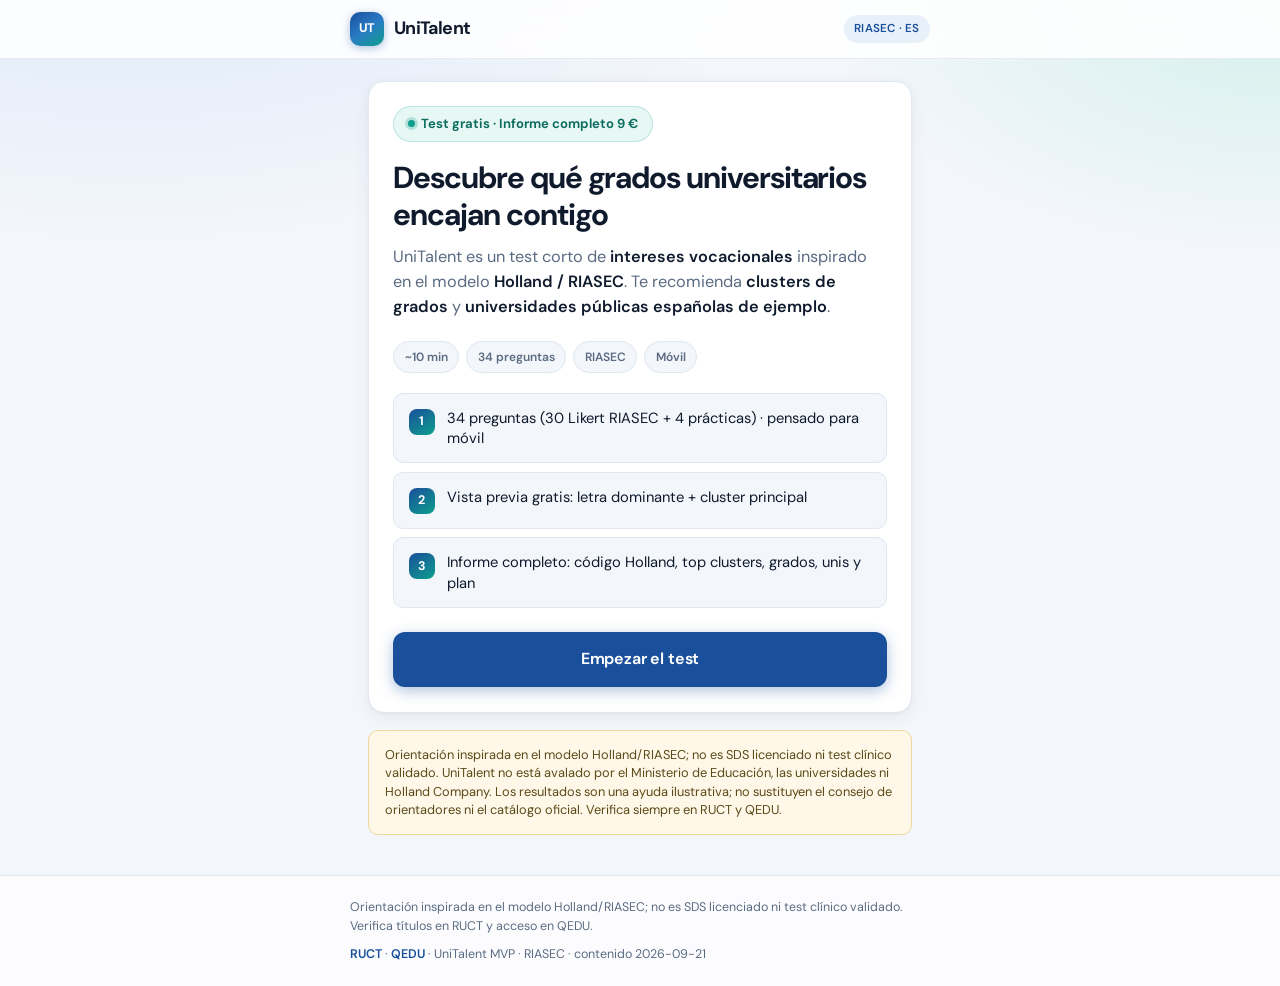
==== unitalent-web/index.html @ 2bef879a "feat(unitalent): clearer RIASEC wording v0.3" ====
<!DOCTYPE html>
<html lang="es">
  <head>
    <meta charset="UTF-8" />
    <meta name="viewport" content="width=device-width, initial-scale=1, viewport-fit=cover" />
    <meta name="description" content="UniTalent — orientación universitaria inspirada en Holland/RIASEC. Clusters de grados y universidades públicas de ejemplo en España." />
    <meta name="theme-color" content="#1e4d8c" />
    <title>UniTalent — Orientación universitaria (RIASEC)</title>
    <link rel="stylesheet" href="css/styles.css" />
  </head>
  <body>
    <div class="app">
      <header class="header">
        <div class="header-inner">
          <a href="#" class="logo" aria-label="UniTalent inicio">
            <span class="logo-mark" aria-hidden="true">UT</span>
            UniTalent
          </a>
          <span class="header-meta">RIASEC · ES</span>
        </div>
      </header>

      <main class="main">
        <!-- LANDING -->
        <section id="screen-landing" class="screen active" aria-label="Inicio">
          <div class="card hero">
            <span class="price-pill">Test gratis · Informe completo 9 €</span>
            <h1>Descubre qué grados universitarios encajan contigo</h1>
            <p class="lede">
              UniTalent es un test corto de <strong>intereses vocacionales</strong>
              inspirado en el modelo <strong>Holland / RIASEC</strong>. Te recomienda
              <strong>clusters de grados</strong> y
              <strong>universidades públicas españolas de ejemplo</strong>.
            </p>
            <div class="trust-row" aria-label="Características">
              <span class="trust-chip">~10 min</span>
              <span class="trust-chip">34 preguntas</span>
              <span class="trust-chip">RIASEC</span>
              <span class="trust-chip">Móvil</span>
            </div>
            <ul class="features">
              <li>
                <span class="num">1</span>
                <span>34 preguntas (30 Likert RIASEC + 4 prácticas) · pensado para móvil</span>
              </li>
              <li>
                <span class="num">2</span>
                <span>Vista previa gratis: letra dominante + cluster principal</span>
              </li>
              <li>
                <span class="num">3</span>
                <span>Informe completo: código Holland, top clusters, grados, unis y plan</span>
              </li>
            </ul>
            <button type="button" class="btn btn-primary" id="btn-start">
              Empezar el test
            </button>
          </div>
          <div class="disclaimer" id="landing-disclaimer" role="note"></div>
        </section>

        <!-- QUIZ -->
        <section id="screen-quiz" class="screen" aria-label="Test">
          <div class="progress-wrap">
            <div class="progress-label">
              <span id="progress-label">Pregunta 1 de 34</span>
            </div>
            <div class="progress-bar" aria-hidden="true">
              <div class="progress-fill" id="progress-fill" style="width: 0%"></div>
            </div>
          </div>
          <div class="card">
            <span class="block-tag" id="block-tag">RIASEC</span>
            <h2 class="q-text" id="q-text">…</h2>
            <p class="hint" id="q-hint" hidden></p>
            <div class="options" id="options"></div>
            <div class="btn-row">
              <button type="button" class="btn btn-ghost" id="btn-prev">
                Anterior
              </button>
              <button type="button" class="btn btn-primary" id="btn-next" disabled>
                Siguiente
              </button>
            </div>
          </div>
        </section>

        <!-- PREVIEW (free) -->
        <section id="screen-preview" class="screen" aria-label="Vista previa">
          <div class="card">
            <div class="cluster-badge" id="preview-badge">Tu código RIASEC</div>
            <h2 class="cluster-title" id="preview-title">…</h2>
            <p class="cluster-desc" id="preview-desc">…</p>
            <div class="affinity" id="preview-bars"></div>
            <div class="teaser" id="preview-teaser"></div>
            <div class="lock-cta">
              <p>
                Desbloquea tu informe completo: perfil RIASEC, top clusters,
                grados, universidades de ejemplo y plan de acción.
              </p>
              <button type="button" class="btn btn-accent" id="btn-unlock">
                Desbloquear informe · 9 €
              </button>
            </div>
          </div>
          <div class="disclaimer compact" role="note">
            Orientación inspirada en el modelo Holland/RIASEC; <strong>no es SDS licenciado ni test clínico validado</strong>.
            Verifica en
            <a href="https://www.educacion.gob.es/ruct" target="_blank" rel="noopener">RUCT</a>
            y
            <a href="https://www.educacion.gob.es/notasdecorte" target="_blank" rel="noopener">QEDU</a>.
          </div>
        </section>

        <!-- PAYWALL -->
        <section id="screen-paywall" class="screen" aria-label="Pago">
          <div class="card">
            <h2 class="cluster-title" style="margin-bottom: 0.25rem">
              Informe completo UniTalent
            </h2>
            <p class="pay-price">
              <span id="pay-price-num">9</span>€
              <span>pago único</span>
            </p>
            <ul class="pay-list">
              <li>Código Holland ilustrativo (2–3 letras) y barras RIASEC</li>
              <li>Tus 3 clusters recomendados con % de afinidad</li>
              <li>Ejemplos de grados oficiales por cluster</li>
              <li>Universidades públicas de ejemplo (no ranking)</li>
              <li>Contraste de letras/clusters menores + checklist</li>
            </ul>

            <div class="bizum-box">
              <strong>Pago real (placeholder):</strong> envía 9 € por Bizum a
              <code id="pay-bizum">[tu Bizum]</code> e indica «UniTalent» en el
              concepto. En producción se verificará el pago; aquí usamos
              simulación.
            </div>

            <div class="divider">MVP sin Stripe</div>

            <button type="button" class="btn btn-primary" id="btn-simulate-pay">
              Simular pago
            </button>
            <div class="btn-row" style="margin-top: 0.65rem">
              <button type="button" class="btn btn-ghost" id="btn-back-preview">
                Volver a la vista previa
              </button>
            </div>
          </div>
          <div class="disclaimer compact" role="note">
            El desbloqueo se guarda en este dispositivo (localStorage). No hay
            cobro real en este MVP.
          </div>
        </section>

        <!-- FULL REPORT -->
        <section id="screen-report" class="screen" aria-label="Informe">
          <div class="card report-header">
            <h1>Tu informe de orientación universitaria</h1>
            <p class="report-date" id="report-date"></p>
            <div class="disclaimer compact" id="report-disclaimer" role="note"></div>
            <div id="report-holland-code" class="report-holland" hidden></div>
            <p class="report-subhead">Resumen de tu perfil RIASEC</p>
            <div class="keywords" id="report-keywords"></div>
            <p class="profile-text" id="report-profile"></p>
            <p class="report-subhead">Perfil R–I–A–S–E–C (media /5)</p>
            <div class="affinity" id="report-letter-bars"></div>
            <p class="report-subhead">Afinidad por cluster (top 5)</p>
            <div class="affinity" id="report-bars"></div>
          </div>

          <h2 class="section-title">Tus clusters recomendados</h2>
          <div id="report-clusters"></div>

          <h2 class="section-title">Lo que menos encaja</h2>
          <div class="low-fit" id="report-low"></div>

          <h2 class="section-title">Plan de siguientes pasos</h2>
          <div class="card">
            <ul class="checklist" id="report-checklist"></ul>
          </div>

          <h2 class="section-title">Cómo hemos calculado tu resultado</h2>
          <div class="card transparency">
            <p style="margin-top: 0">
              Cada ítem Likert RIASEC (Q01–Q30) está etiquetado con una letra
              (R/I/A/S/E/C). Calculamos la <strong>media por letra</strong>,
              ordenamos de mayor a menor y formamos un
              <strong>código Holland ilustrativo de 2–3 letras</strong>.
              Los clusters se puntúan como
              suma(medias primary) + 0,5 × suma(medias secondary).
              Las preferencias prácticas (Q31–Q34) <strong>no</strong> entran en la media RIASEC.
            </p>
            <p style="margin-bottom: 0">
              <strong>Límites:</strong> ~34 ítems de autoinforme.
              Orientación inspirada en el modelo Holland/RIASEC; <strong>no es SDS licenciado ni test clínico validado</strong>;
              no hay estudio de fiabilidad reportado.
            </p>
          </div>

          <div class="disclaimer" id="report-full-disclaimer" role="note"></div>

          <div class="report-actions">
            <button type="button" class="btn btn-primary" id="btn-print">
              Imprimir / guardar PDF
            </button>
            <button type="button" class="btn btn-ghost" id="btn-retake">
              Rehacer el test
            </button>
          </div>
        </section>
      </main>

      <footer class="footer">
        <div class="footer-inner">
          <p id="footer-disclaimer" style="margin: 0 0 0.5rem"></p>
          <p style="margin: 0">
            <a id="ruct-link" href="https://www.educacion.gob.es/ruct" target="_blank" rel="noopener">RUCT</a>
            ·
            <a id="qedu-link" href="https://www.educacion.gob.es/notasdecorte" target="_blank" rel="noopener">QEDU</a>
            · UniTalent MVP · RIASEC · contenido 2026-09-21
          </p>
        </div>
      </footer>
    </div>

    <script src="js/data.js"></script>
    <script src="js/questions-embed.js"></script>
    <script src="js/app.js"></script>
  </body>
</html>
---- unitalent-web/css/styles.css ----
/* UniTalent — product UI, mobile-first */
@import url("https://fonts.googleapis.com/css2?family=DM+Sans:ital,opsz,wght@0,9..40,400;0,9..40,500;0,9..40,600;0,9..40,700;1,9..40,400&display=swap");

:root {
  --bg: #f3f6fb;
  --bg-accent: #e8eef8;
  --surface: #ffffff;
  --text: #0f1b2d;
  --text-muted: #5b6b82;
  --primary: #1a4f9c;
  --primary-hover: #143d7a;
  --primary-soft: #e8f0fa;
  --accent: #0d9f8c;
  --accent-hover: #0b8575;
  --accent-soft: #e6f7f4;
  --border: #e0e7f0;
  --border-strong: #c5d0e0;
  --warn-bg: #fff8e8;
  --warn-border: #ecd89a;
  --warn-text: #5a4a18;
  --radius: 16px;
  --radius-sm: 10px;
  --shadow: 0 1px 2px rgba(15, 27, 45, 0.04), 0 4px 16px rgba(15, 27, 45, 0.06);
  --shadow-lg: 0 8px 32px rgba(15, 27, 45, 0.1);
  --font: "DM Sans", "Segoe UI", system-ui, -apple-system, BlinkMacSystemFont, sans-serif;
  --max: 580px;
  --safe-bottom: env(safe-area-inset-bottom, 0px);
}

*,
*::before,
*::after {
  box-sizing: border-box;
}

html {
  -webkit-text-size-adjust: 100%;
  scroll-behavior: smooth;
}

body {
  margin: 0;
  font-family: var(--font);
  background:
    radial-gradient(1200px 600px at 10% -10%, #dce8f8 0%, transparent 55%),
    radial-gradient(900px 500px at 100% 0%, #d4f0eb 0%, transparent 50%),
    var(--bg);
  background-attachment: fixed;
  color: var(--text);
  line-height: 1.55;
  min-height: 100dvh;
  -webkit-font-smoothing: antialiased;
}

img {
  max-width: 100%;
}

button,
input {
  font: inherit;
}

a {
  color: var(--primary);
}

.app {
  min-height: 100dvh;
  display: flex;
  flex-direction: column;
}

/* Header */
.header {
  background: rgba(255, 255, 255, 0.85);
  backdrop-filter: blur(12px);
  -webkit-backdrop-filter: blur(12px);
  border-bottom: 1px solid rgba(224, 231, 240, 0.8);
  padding: 0.75rem 1.15rem;
  padding-top: max(0.75rem, env(safe-area-inset-top));
  position: sticky;
  top: 0;
  z-index: 20;
}

.header-inner {
  max-width: var(--max);
  margin: 0 auto;
  display: flex;
  align-items: center;
  justify-content: space-between;
  gap: 0.75rem;
}

.logo {
  display: flex;
  align-items: center;
  gap: 0.6rem;
  font-weight: 700;
  font-size: 1.12rem;
  color: var(--text);
  text-decoration: none;
  letter-spacing: -0.03em;
}

.logo-mark {
  width: 34px;
  height: 34px;
  border-radius: 10px;
  background: linear-gradient(145deg, var(--primary) 0%, #2a7bc4 50%, var(--accent) 100%);
  display: grid;
  place-items: center;
  color: #fff;
  font-size: 0.78rem;
  font-weight: 800;
  flex-shrink: 0;
  box-shadow: 0 2px 8px rgba(26, 79, 156, 0.35);
  letter-spacing: -0.02em;
}

.header-meta {
  font-size: 0.72rem;
  font-weight: 600;
  color: var(--text-muted);
  background: var(--primary-soft);
  color: var(--primary);
  padding: 0.3rem 0.65rem;
  border-radius: 999px;
  letter-spacing: 0.02em;
}

.main {
  flex: 1;
  width: 100%;
  max-width: var(--max);
  margin: 0 auto;
  padding: 1.35rem 1.15rem calc(2.5rem + var(--safe-bottom));
}

.footer {
  border-top: 1px solid var(--border);
  background: rgba(255, 255, 255, 0.7);
  backdrop-filter: blur(8px);
  padding: 1.35rem 1.15rem calc(1.35rem + var(--safe-bottom));
  font-size: 0.78rem;
  color: var(--text-muted);
}

.footer-inner {
  max-width: var(--max);
  margin: 0 auto;
}

.footer a {
  color: var(--primary);
  font-weight: 600;
  text-decoration: none;
}

.footer a:hover {
  text-decoration: underline;
}

/* Screens */
.screen {
  display: none;
  animation: fadeIn 0.28s ease;
}

.screen.active {
  display: block;
}

@keyframes fadeIn {
  from {
    opacity: 0;
    transform: translateY(8px);
  }
  to {
    opacity: 1;
    transform: none;
  }
}

/* Cards */
.card {
  background: var(--surface);
  border: 1px solid var(--border);
  border-radius: var(--radius);
  padding: 1.4rem 1.3rem;
  box-shadow: var(--shadow);
}

.card + .card {
  margin-top: 1rem;
}

/* Landing hero */
.hero {
  position: relative;
  overflow: hidden;
  padding-top: 1.5rem;
}

.hero::before {
  content: "";
  position: absolute;
  top: -40%;
  right: -20%;
  width: 220px;
  height: 220px;
  background: radial-gradient(circle, rgba(13, 159, 140, 0.12) 0%, transparent 70%);
  pointer-events: none;
}

.hero h1 {
  margin: 0 0 0.65rem;
  font-size: clamp(1.45rem, 5vw, 1.85rem);
  line-height: 1.22;
  letter-spacing: -0.035em;
  font-weight: 700;
}

.hero .lede {
  color: var(--text-muted);
  margin: 0 0 1.35rem;
  font-size: 1.02rem;
  line-height: 1.55;
}

.hero .lede strong {
  color: var(--text);
  font-weight: 600;
}

.trust-row {
  display: flex;
  flex-wrap: wrap;
  gap: 0.45rem;
  margin: 0 0 1.25rem;
}

.trust-chip {
  display: inline-flex;
  align-items: center;
  gap: 0.3rem;
  font-size: 0.75rem;
  font-weight: 600;
  color: var(--text-muted);
  background: var(--bg);
  border: 1px solid var(--border);
  padding: 0.35rem 0.65rem;
  border-radius: 999px;
}

.features {
  list-style: none;
  padding: 0;
  margin: 0 0 1.5rem;
  display: flex;
  flex-direction: column;
  gap: 0.55rem;
}

.features li {
  display: flex;
  gap: 0.75rem;
  align-items: flex-start;
  padding: 0.85rem 0.9rem;
  background: var(--bg);
  border: 1px solid var(--border);
  border-radius: var(--radius-sm);
  font-size: 0.92rem;
  line-height: 1.4;
}

.features .num {
  flex-shrink: 0;
  width: 1.65rem;
  height: 1.65rem;
  border-radius: 8px;
  background: linear-gradient(145deg, var(--primary), var(--accent));
  color: #fff;
  font-weight: 700;
  font-size: 0.78rem;
  display: grid;
  place-items: center;
  margin-top: 1px;
}

.price-pill {
  display: inline-flex;
  align-items: center;
  gap: 0.4rem;
  background: var(--accent-soft);
  color: #0a6b5e;
  font-weight: 650;
  font-size: 0.82rem;
  padding: 0.4rem 0.85rem;
  border-radius: 999px;
  margin-bottom: 1.1rem;
  border: 1px solid rgba(13, 159, 140, 0.2);
}

.price-pill::before {
  content: "";
  width: 7px;
  height: 7px;
  border-radius: 50%;
  background: var(--accent);
  box-shadow: 0 0 0 3px rgba(13, 159, 140, 0.25);
}

/* Disclaimer */
.disclaimer {
  background: var(--warn-bg);
  border: 1px solid var(--warn-border);
  border-radius: var(--radius-sm);
  padding: 0.9rem 1rem;
  font-size: 0.8rem;
  color: var(--warn-text);
  margin: 1.1rem 0 0;
  line-height: 1.45;
}

.disclaimer strong {
  font-weight: 700;
}

.disclaimer.compact {
  margin: 0.85rem 0;
  padding: 0.7rem 0.9rem;
}

/* Buttons */
.btn {
  display: inline-flex;
  align-items: center;
  justify-content: center;
  gap: 0.4rem;
  width: 100%;
  padding: 0.95rem 1.25rem;
  border: none;
  border-radius: 12px;
  font-weight: 650;
  font-size: 1rem;
  cursor: pointer;
  transition: background 0.15s, transform 0.1s, box-shadow 0.15s;
  text-decoration: none;
  text-align: center;
  letter-spacing: -0.01em;
}

.btn:active {
  transform: scale(0.985);
}

.btn:disabled {
  opacity: 0.42;
  cursor: not-allowed;
  transform: none;
  box-shadow: none;
}

.btn-primary {
  background: var(--primary);
  color: #fff;
  box-shadow: 0 4px 14px rgba(26, 79, 156, 0.35);
}

.btn-primary:hover:not(:disabled) {
  background: var(--primary-hover);
}

.btn-accent {
  background: var(--accent);
  color: #fff;
  box-shadow: 0 4px 14px rgba(13, 159, 140, 0.35);
}

.btn-accent:hover:not(:disabled) {
  background: var(--accent-hover);
}

.btn-ghost {
  background: transparent;
  color: var(--primary);
  border: 1.5px solid var(--border-strong);
  box-shadow: none;
}

.btn-ghost:hover:not(:disabled) {
  background: var(--primary-soft);
  border-color: var(--primary);
}

.btn-row {
  display: flex;
  gap: 0.65rem;
  margin-top: 1.2rem;
}

.btn-row .btn {
  flex: 1;
}

.btn-sm {
  width: auto;
  padding: 0.55rem 0.9rem;
  font-size: 0.9rem;
}

/* Progress */
.progress-wrap {
  margin-bottom: 1.15rem;
  background: var(--surface);
  border: 1px solid var(--border);
  border-radius: var(--radius-sm);
  padding: 0.85rem 1rem;
  box-shadow: var(--shadow);
}

.progress-label {
  display: flex;
  justify-content: space-between;
  align-items: center;
  font-size: 0.8rem;
  font-weight: 600;
  color: var(--text-muted);
  margin-bottom: 0.5rem;
}

.progress-bar {
  height: 8px;
  background: var(--bg-accent);
  border-radius: 99px;
  overflow: hidden;
}

.progress-fill {
  height: 100%;
  background: linear-gradient(90deg, var(--primary), var(--accent));
  border-radius: 99px;
  transition: width 0.3s ease;
  box-shadow: 0 0 8px rgba(13, 159, 140, 0.4);
}

.block-tag {
  display: inline-block;
  font-size: 0.7rem;
  font-weight: 700;
  text-transform: uppercase;
  letter-spacing: 0.06em;
  color: var(--primary);
  background: var(--primary-soft);
  padding: 0.3rem 0.65rem;
  border-radius: 6px;
  margin-bottom: 0.75rem;
}

.q-text {
  font-size: 1.18rem;
  font-weight: 650;
  margin: 0 0 1.1rem;
  line-height: 1.35;
  letter-spacing: -0.02em;
}

.hint {
  font-size: 0.85rem;
  color: var(--text-muted);
  margin: -0.55rem 0 1rem;
}

/* Options */
.options {
  display: flex;
  flex-direction: column;
  gap: 0.55rem;
}

.option {
  display: flex;
  align-items: flex-start;
  gap: 0.75rem;
  padding: 0.9rem 1rem;
  background: var(--surface);
  border: 1.5px solid var(--border);
  border-radius: 12px;
  cursor: pointer;
  transition: border-color 0.12s, background 0.12s, box-shadow 0.12s;
  text-align: left;
  width: 100%;
  color: inherit;
}

.option:hover {
  border-color: var(--border-strong);
  background: #fafbfd;
}

.option.selected {
  border-color: var(--primary);
  background: var(--primary-soft);
  box-shadow: 0 0 0 3px rgba(26, 79, 156, 0.12);
}

.option .radio,
.option .check {
  flex-shrink: 0;
  width: 22px;
  height: 22px;
  border: 2px solid #9aa8bc;
  margin-top: 1px;
  display: grid;
  place-items: center;
}

.option .radio {
  border-radius: 50%;
}

.option .check {
  border-radius: 6px;
}

.option.selected .radio,
.option.selected .check {
  border-color: var(--primary);
  background: var(--primary);
}

.option.selected .radio::after {
  content: "";
  width: 7px;
  height: 7px;
  background: #fff;
  border-radius: 50%;
}

.option.selected .check::after {
  content: "";
  width: 10px;
  height: 6px;
  border-left: 2px solid #fff;
  border-bottom: 2px solid #fff;
  transform: rotate(-45deg) translate(1px, -1px);
}

.option .label {
  flex: 1;
  font-size: 0.95rem;
  font-weight: 500;
}

/* Likert scale */
.scale {
  display: flex;
  gap: 0.5rem;
  justify-content: space-between;
  margin: 0.35rem 0 0.85rem;
}

.scale-btn {
  flex: 1;
  aspect-ratio: 1;
  max-width: 60px;
  border: 1.5px solid var(--border);
  border-radius: 12px;
  background: var(--bg);
  font-weight: 700;
  font-size: 1.1rem;
  cursor: pointer;
  color: var(--text);
  transition: all 0.14s;
  box-shadow: 0 1px 2px rgba(15, 27, 45, 0.04);
}

.scale-btn:hover {
  border-color: var(--border-strong);
  background: var(--surface);
  transform: translateY(-1px);
}

.scale-btn.selected {
  background: var(--primary);
  border-color: var(--primary);
  color: #fff;
  box-shadow: 0 4px 12px rgba(26, 79, 156, 0.35);
  transform: translateY(-1px);
}

.scale-labels {
  display: flex;
  justify-content: space-between;
  font-size: 0.72rem;
  font-weight: 600;
  color: var(--text-muted);
  margin-bottom: 0.35rem;
  letter-spacing: 0.01em;
}

.likert-wrap {
  background: var(--bg);
  border: 1px solid var(--border);
  border-radius: var(--radius-sm);
  padding: 1rem 0.9rem 0.85rem;
}

/* Results / bars */
.cluster-badge {
  display: inline-flex;
  align-items: center;
  gap: 0.4rem;
  background: var(--accent-soft);
  color: #0a6b5e;
  font-weight: 700;
  font-size: 0.82rem;
  padding: 0.4rem 0.8rem;
  border-radius: 8px;
  margin-bottom: 0.85rem;
  border: 1px solid rgba(13, 159, 140, 0.2);
}

.cluster-title {
  margin: 0 0 0.4rem;
  font-size: 1.4rem;
  letter-spacing: -0.025em;
  font-weight: 700;
}

.cluster-desc {
  color: var(--text-muted);
  margin: 0 0 1.1rem;
  font-size: 0.95rem;
}

.affinity {
  margin: 1rem 0;
}

.affinity-row {
  display: flex;
  align-items: center;
  gap: 0.65rem;
  margin-bottom: 0.65rem;
}

.affinity-name {
  flex: 0 0 108px;
  font-size: 0.8rem;
  font-weight: 650;
  color: var(--text);
}

.affinity-track {
  flex: 1;
  height: 11px;
  background: var(--bg-accent);
  border-radius: 99px;
  overflow: hidden;
}

.affinity-fill {
  height: 100%;
  background: linear-gradient(90deg, var(--primary), var(--accent));
  border-radius: 99px;
  min-width: 2px;
  transition: width 0.5s ease;
}

.affinity-pct {
  flex: 0 0 42px;
  text-align: right;
  font-size: 0.8rem;
  font-weight: 700;
  color: var(--text-muted);
}

.teaser {
  position: relative;
  margin-top: 1rem;
  padding: 1.1rem;
  border-radius: var(--radius-sm);
  border: 1px dashed var(--border-strong);
  background: var(--bg);
  overflow: hidden;
}

.teaser::after {
  content: "";
  position: absolute;
  inset: 35% 0 0;
  background: linear-gradient(transparent, var(--surface));
  pointer-events: none;
}

.teaser.blurred {
  filter: blur(3px);
  user-select: none;
  pointer-events: none;
  max-height: 110px;
}

.lock-cta {
  text-align: center;
  margin-top: 1.4rem;
  padding: 1.15rem;
  background: linear-gradient(180deg, var(--accent-soft), #fff);
  border: 1px solid rgba(13, 159, 140, 0.25);
  border-radius: var(--radius-sm);
}

.lock-cta p {
  color: var(--text-muted);
  font-size: 0.9rem;
  margin: 0 0 0.95rem;
  line-height: 1.45;
}

/* Paywall */
.pay-price {
  font-size: 2.6rem;
  font-weight: 800;
  letter-spacing: -0.04em;
  margin: 0.35rem 0;
  color: var(--text);
}

.pay-price span {
  font-size: 1rem;
  font-weight: 600;
  color: var(--text-muted);
}

.pay-list {
  list-style: none;
  padding: 0;
  margin: 1.1rem 0 1.25rem;
}

.pay-list li {
  padding: 0.55rem 0 0.55rem 1.7rem;
  position: relative;
  font-size: 0.94rem;
  border-bottom: 1px solid var(--border);
}

.pay-list li:last-child {
  border-bottom: none;
}

.pay-list li::before {
  content: "✓";
  position: absolute;
  left: 0;
  color: var(--accent);
  font-weight: 800;
  font-size: 1rem;
}

.bizum-box {
  background: var(--bg);
  border: 1px solid var(--border);
  border-radius: var(--radius-sm);
  padding: 1.05rem;
  margin: 1rem 0;
  font-size: 0.88rem;
  line-height: 1.5;
}

.bizum-box code {
  background: #fff;
  padding: 0.2rem 0.45rem;
  border-radius: 6px;
  font-size: 0.92rem;
  border: 1px solid var(--border);
  font-weight: 600;
}

.divider {
  display: flex;
  align-items: center;
  gap: 0.75rem;
  color: var(--text-muted);
  font-size: 0.78rem;
  font-weight: 600;
  margin: 1.15rem 0;
}

.divider::before,
.divider::after {
  content: "";
  flex: 1;
  height: 1px;
  background: var(--border);
}

/* Full report */
.report-header h1 {
  font-size: 1.45rem;
  margin: 0 0 0.35rem;
  letter-spacing: -0.03em;
  font-weight: 700;
}

.report-date {
  font-size: 0.85rem;
  color: var(--text-muted);
  margin-bottom: 0.85rem;
}

.report-holland {
  display: inline-flex;
  align-items: center;
  gap: 0.5rem;
  background: linear-gradient(135deg, var(--primary), var(--accent));
  color: #fff;
  font-weight: 800;
  font-size: 1.35rem;
  letter-spacing: 0.12em;
  padding: 0.55rem 1rem;
  border-radius: 12px;
  margin: 1rem 0 0.25rem;
  box-shadow: 0 4px 16px rgba(26, 79, 156, 0.3);
}

.report-subhead {
  font-weight: 700;
  margin: 1.35rem 0 0.55rem;
  font-size: 0.95rem;
  letter-spacing: -0.01em;
}

.keywords {
  display: flex;
  flex-wrap: wrap;
  gap: 0.4rem;
  margin: 0.75rem 0;
}

.kw {
  background: var(--primary-soft);
  color: var(--primary);
  font-size: 0.78rem;
  font-weight: 650;
  padding: 0.35rem 0.7rem;
  border-radius: 999px;
  border: 1px solid rgba(26, 79, 156, 0.12);
}

.profile-text {
  font-size: 0.95rem;
  color: var(--text);
  margin: 0.5rem 0 0;
  line-height: 1.55;
}

.section-title {
  font-size: 1.12rem;
  margin: 1.65rem 0 0.85rem;
  letter-spacing: -0.02em;
  font-weight: 700;
}

.rank {
  display: inline-block;
  background: var(--primary);
  color: #fff;
  font-size: 0.72rem;
  font-weight: 700;
  padding: 0.22rem 0.5rem;
  border-radius: 6px;
  margin-right: 0.35rem;
}

.bullet-list {
  margin: 0.5rem 0;
  padding-left: 1.15rem;
  font-size: 0.92rem;
}

.bullet-list li {
  margin-bottom: 0.35rem;
}

.degrees {
  margin: 0.65rem 0;
  padding: 0;
  list-style: none;
}

.degrees li {
  padding: 0.5rem 0.75rem;
  font-size: 0.9rem;
  border-left: 3px solid var(--accent);
  background: var(--accent-soft);
  margin-bottom: 0.4rem;
  border-radius: 0 8px 8px 0;
  font-weight: 500;
}

.uni-table {
  width: 100%;
  border-collapse: collapse;
  font-size: 0.84rem;
  margin: 0.65rem 0;
}

.uni-table th,
.uni-table td {
  text-align: left;
  padding: 0.6rem 0.45rem;
  border-bottom: 1px solid var(--border);
  vertical-align: top;
}

.uni-table th {
  font-size: 0.72rem;
  text-transform: uppercase;
  letter-spacing: 0.04em;
  color: var(--text-muted);
  font-weight: 700;
}

.badge-illus {
  display: inline-block;
  font-size: 0.7rem;
  font-weight: 650;
  background: var(--warn-bg);
  color: var(--warn-text);
  border: 1px solid var(--warn-border);
  padding: 0.28rem 0.6rem;
  border-radius: 6px;
  margin: 0.35rem 0 0.65rem;
}

.link-row {
  display: flex;
  flex-wrap: wrap;
  gap: 0.5rem;
  margin: 0.5rem 0 0.25rem;
}

.link-chip {
  display: inline-block;
  font-size: 0.78rem;
  font-weight: 650;
  padding: 0.45rem 0.75rem;
  border-radius: 8px;
  background: var(--primary-soft);
  color: var(--primary);
  text-decoration: none;
  border: 1px solid rgba(26, 79, 156, 0.12);
}

.link-chip:hover {
  background: #d5e4f5;
}

.low-fit {
  background: var(--surface);
  border: 1px solid var(--border);
  border-radius: var(--radius);
  padding: 1.1rem;
  font-size: 0.9rem;
  color: var(--text-muted);
  box-shadow: var(--shadow);
}

.checklist {
  list-style: none;
  padding: 0;
  margin: 0;
}

.checklist li {
  display: flex;
  gap: 0.7rem;
  align-items: flex-start;
  padding: 0.75rem 0;
  border-bottom: 1px solid var(--border);
  font-size: 0.92rem;
}

.checklist li:last-child {
  border-bottom: none;
}

.checklist input {
  margin-top: 0.2rem;
  width: 1.1rem;
  height: 1.1rem;
  accent-color: var(--accent);
  flex-shrink: 0;
}

.transparency {
  font-size: 0.86rem;
  color: var(--text-muted);
  line-height: 1.55;
}

.report-actions {
  display: flex;
  flex-direction: column;
  gap: 0.6rem;
  margin-top: 1.65rem;
}

@media (min-width: 480px) {
  .hero h1 {
    font-size: 1.9rem;
  }

  .card {
    padding: 1.55rem 1.5rem;
  }
}

@media print {
  .header,
  .footer,
  .report-actions,
  .btn {
    display: none !important;
  }

  .screen {
    display: block !important;
  }

  body {
    background: #fff;
  }

  .card {
    box-shadow: none;
    break-inside: avoid;
  }
}
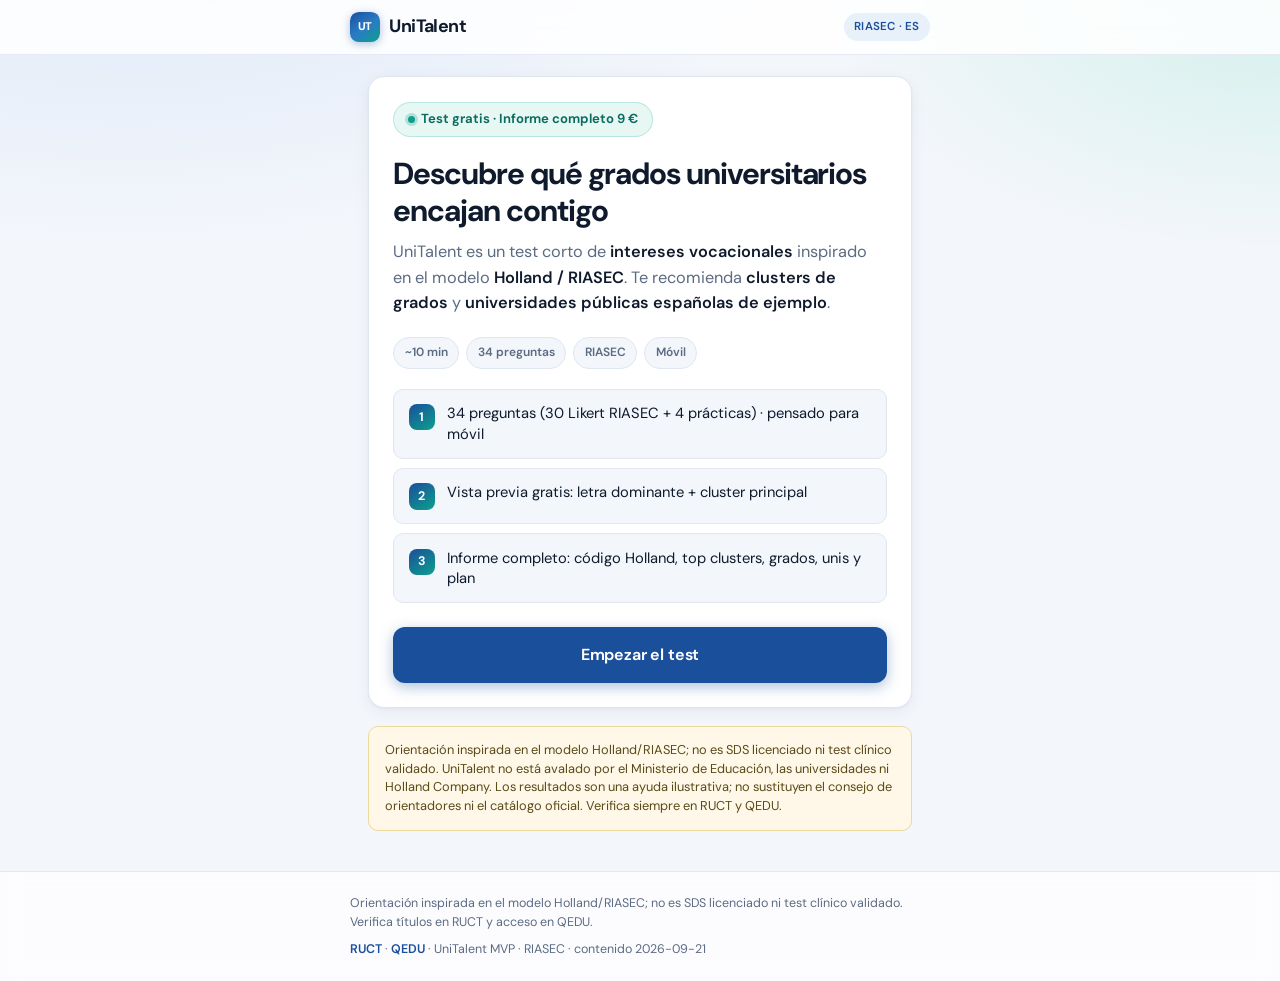
==== commit fbef65b6: "fix(unitalent): normalize euro and symbol sizes" ====
--- a/unitalent-web/index.html
+++ b/unitalent-web/index.html
@@ -119,8 +119,8 @@
               Informe completo UniTalent
             </h2>
             <p class="pay-price">
-              <span id="pay-price-num">9</span>€
-              <span>pago único</span>
+              <span class="pay-amount"><span id="pay-price-num">9</span>&nbsp;€</span>
+              <span class="pay-note">pago único</span>
             </p>
             <ul class="pay-list">
               <li>Código Holland ilustrativo (2–3 letras) y barras RIASEC</li>
--- a/unitalent-web/css/styles.css
+++ b/unitalent-web/css/styles.css
@@ -105,18 +105,19 @@
 }
 
 .logo-mark {
-  width: 34px;
-  height: 34px;
-  border-radius: 10px;
+  width: 1.85rem;
+  height: 1.85rem;
+  border-radius: 0.55rem;
   background: linear-gradient(145deg, var(--primary) 0%, #2a7bc4 50%, var(--accent) 100%);
   display: grid;
   place-items: center;
   color: #fff;
-  font-size: 0.78rem;
+  font-size: 0.7rem;
   font-weight: 800;
   flex-shrink: 0;
   box-shadow: 0 2px 8px rgba(26, 79, 156, 0.35);
   letter-spacing: -0.02em;
+  line-height: 1;
 }
 
 .header-meta {
@@ -719,19 +720,47 @@
   line-height: 1.45;
 }
 
+
+/* Symbol / currency hygiene: € and similar stay text-sized with neighbors */
+.price-pill,
+.btn,
+.bizum-box {
+  font-variant-emoji: text;
+}
+
 /* Paywall */
 .pay-price {
-  font-size: 2.6rem;
-  font-weight: 800;
+  margin: 0.35rem 0 0.15rem;
+  color: var(--text);
+  line-height: 1.15;
+}
+
+/* Amount + € share one size/weight (plain text, not emoji-scale) */
+.pay-amount {
+  display: block;
+  font-family: var(--font);
+  font-size: clamp(1.85rem, 8vw, 2.4rem);
+  font-weight: 700;
   letter-spacing: -0.04em;
-  margin: 0.35rem 0;
-  color: var(--text);
-}
-
-.pay-price span {
-  font-size: 1rem;
+  font-variant-numeric: tabular-nums;
+  font-variant-emoji: text;
+}
+
+.pay-amount,
+.pay-amount * {
+  font-size: inherit;
+  font-weight: inherit;
+  color: inherit;
+  line-height: inherit;
+}
+
+.pay-note {
+  display: block;
+  margin-top: 0.2rem;
+  font-size: 0.95rem;
   font-weight: 600;
   color: var(--text-muted);
+  letter-spacing: 0;
 }
 
 .pay-list {
@@ -755,9 +784,13 @@
   content: "✓";
   position: absolute;
   left: 0;
+  top: 0.55rem;
   color: var(--accent);
-  font-weight: 800;
-  font-size: 1rem;
+  font-family: var(--font);
+  font-weight: 700;
+  font-size: 1em;
+  line-height: 1;
+  font-variant-emoji: text;
 }
 
 .bizum-box {
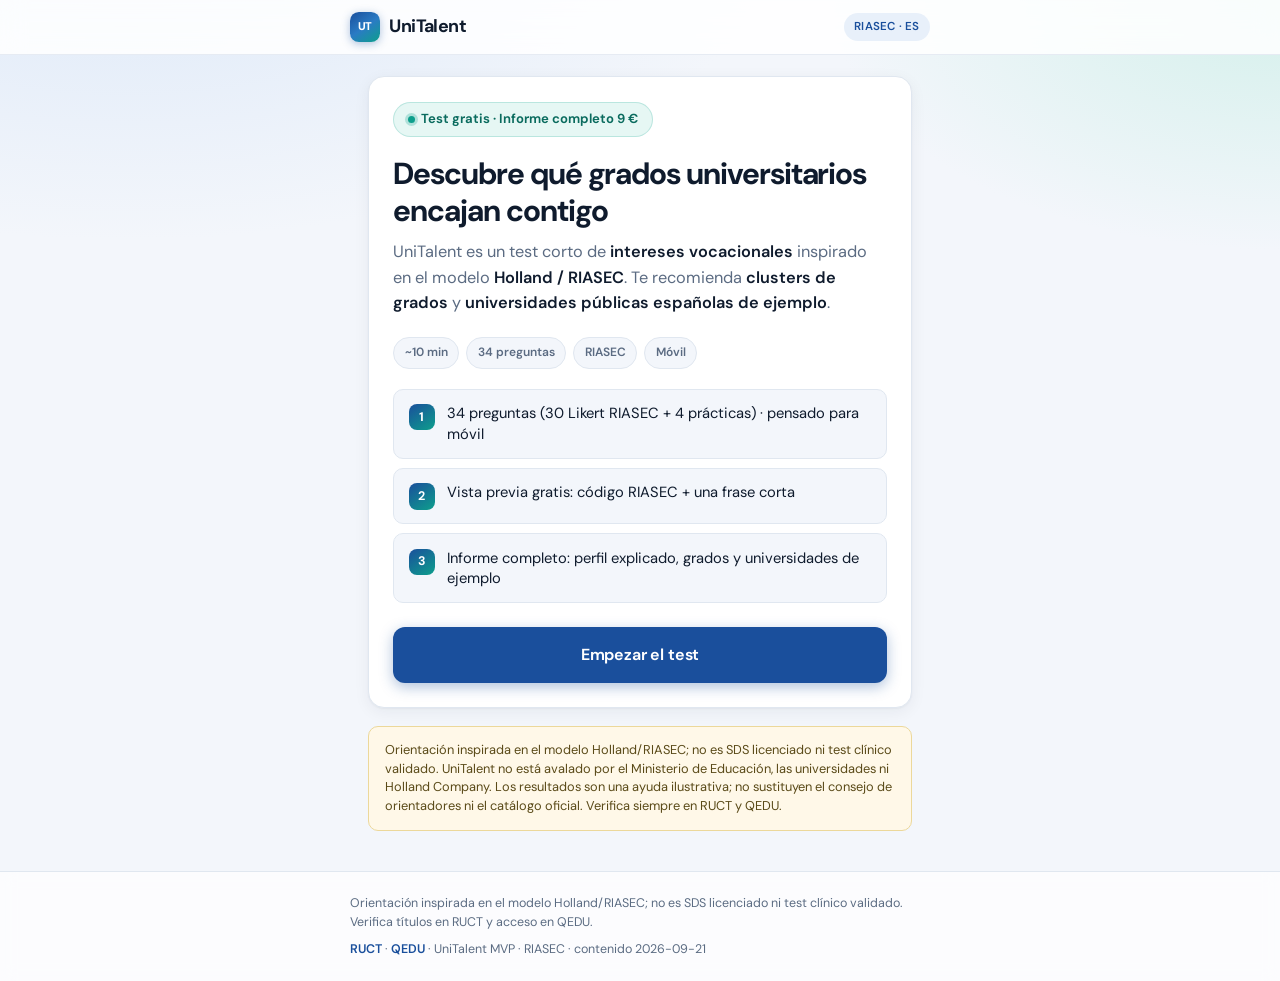
==== commit 0f5135df: "feat(unitalent): freemium preview + paywall bullets" ====
--- a/unitalent-web/index.html
+++ b/unitalent-web/index.html
@@ -45,11 +45,11 @@
               </li>
               <li>
                 <span class="num">2</span>
-                <span>Vista previa gratis: letra dominante + cluster principal</span>
+                <span>Vista previa gratis: código RIASEC + una frase corta</span>
               </li>
               <li>
                 <span class="num">3</span>
-                <span>Informe completo: código Holland, top clusters, grados, unis y plan</span>
+                <span>Informe completo: perfil explicado, grados y universidades de ejemplo</span>
               </li>
             </ul>
             <button type="button" class="btn btn-primary" id="btn-start">
@@ -85,18 +85,18 @@
           </div>
         </section>
 
-        <!-- PREVIEW (free) -->
+        <!-- PREVIEW (free): letters/code + short phrase only -->
         <section id="screen-preview" class="screen" aria-label="Vista previa">
           <div class="card">
             <div class="cluster-badge" id="preview-badge">Tu código RIASEC</div>
             <h2 class="cluster-title" id="preview-title">…</h2>
             <p class="cluster-desc" id="preview-desc">…</p>
-            <div class="affinity" id="preview-bars"></div>
+            <div class="affinity" id="preview-bars" hidden></div>
             <div class="teaser" id="preview-teaser"></div>
             <div class="lock-cta">
               <p>
-                Desbloquea tu informe completo: perfil RIASEC, top clusters,
-                grados, universidades de ejemplo y plan de acción.
+                Desbloquea el informe completo: explicación de tu perfil,
+                grados que encajan y universidades de ejemplo en España.
               </p>
               <button type="button" class="btn btn-accent" id="btn-unlock">
                 Desbloquear informe · 9 €
@@ -112,9 +112,11 @@
           </div>
         </section>
 
-        <!-- PAYWALL -->
+        <!-- PAYWALL (2 steps) -->
         <section id="screen-paywall" class="screen" aria-label="Pago">
-          <div class="card">
+          <!-- STEP 1: precio + política + aceptación -->
+          <div id="paywall-step-1" class="card paywall-step">
+            <p class="pay-step-label">Paso 1 de 2</p>
             <h2 class="cluster-title" style="margin-bottom: 0.25rem">
               Informe completo UniTalent
             </h2>
@@ -123,24 +125,36 @@
               <span class="pay-note">pago único</span>
             </p>
             <ul class="pay-list">
-              <li>Código Holland ilustrativo (2–3 letras) y barras RIASEC</li>
-              <li>Tus 3 clusters recomendados con % de afinidad</li>
-              <li>Ejemplos de grados oficiales por cluster</li>
-              <li>Universidades públicas de ejemplo (no ranking)</li>
-              <li>Contraste de letras/clusters menores + checklist</li>
+              <li>Tu perfil RIASEC explicado en claro (qué dicen tus letras)</li>
+              <li>Grados universitarios que mejor encajan con ese perfil</li>
+              <li>Universidades de ejemplo en España a las que podrías acceder</li>
             </ul>
 
-            <div class="bizum-box">
-              <strong>Pago real (placeholder):</strong> envía 9 € por Bizum a
-              <code id="pay-bizum">[tu Bizum]</code> e indica «UniTalent» en el
-              concepto. En producción se verificará el pago; aquí usamos
-              simulación.
-            </div>
-
-            <div class="divider">MVP sin Stripe</div>
-
-            <button type="button" class="btn btn-primary" id="btn-simulate-pay">
-              Simular pago
+            <div class="refund-policy" id="refund-policy" role="note">
+              Informe digital. Si no carga o falla el pago, devolvemos. Si ya has
+              visto el informe completo, no hay devolución por desacuerdo con el
+              resultado. Al pagar aceptas el acceso inmediato.
+            </div>
+
+            <label class="pay-accept" for="pay-accept-check">
+              <input
+                type="checkbox"
+                id="pay-accept-check"
+                aria-describedby="refund-policy"
+              />
+              <span
+                >Acepto el acceso inmediato al informe digital y la política de
+                devolución.</span
+              >
+            </label>
+
+            <button
+              type="button"
+              class="btn btn-primary"
+              id="btn-pay-continue"
+              disabled
+            >
+              Continuar al pago
             </button>
             <div class="btn-row" style="margin-top: 0.65rem">
               <button type="button" class="btn btn-ghost" id="btn-back-preview">
@@ -148,9 +162,46 @@
               </button>
             </div>
           </div>
+
+          <!-- STEP 2: Stripe Payment Link -->
+          <div id="paywall-step-2" class="card paywall-step" hidden>
+            <p class="pay-step-label">Paso 2 de 2</p>
+            <h2 class="cluster-title" style="margin-bottom: 0.25rem">
+              Pagar con tarjeta
+            </h2>
+            <p class="pay-price">
+              <span class="pay-amount"><span id="pay-price-num-2">9</span>&nbsp;€</span>
+              <span class="pay-note">pago único · acceso inmediato</span>
+            </p>
+
+            <div class="bizum-box">
+              <strong>Pago seguro con Stripe.</strong> Te redirigimos a la página
+              de pago. Tras completar el cobro volverás automáticamente a
+              UniTalent con el informe desbloqueado en este dispositivo.
+            </div>
+
+            <button type="button" class="btn btn-primary" id="btn-stripe-pay">
+              Pagar 9 € con Stripe
+            </button>
+            <p class="pay-return-note" id="pay-return-note">
+              Después de pagar vuelves automáticamente al informe.
+            </p>
+            <div class="btn-row" style="margin-top: 0.65rem">
+              <button type="button" class="btn btn-ghost" id="btn-back-pay-step1">
+                Volver
+              </button>
+            </div>
+            <details class="pay-dev-toggle">
+              <summary>Modo prueba</summary>
+              <button type="button" class="btn btn-ghost" id="btn-simulate-pay">
+                Simular pago (solo pruebas)
+              </button>
+            </details>
+          </div>
+
           <div class="disclaimer compact" role="note">
-            El desbloqueo se guarda en este dispositivo (localStorage). No hay
-            cobro real en este MVP.
+            El desbloqueo se guarda en este dispositivo (localStorage) tras el
+            retorno con <code>?paid=1</code>.
           </div>
         </section>
 
@@ -176,11 +227,6 @@
           <h2 class="section-title">Lo que menos encaja</h2>
           <div class="low-fit" id="report-low"></div>
 
-          <h2 class="section-title">Plan de siguientes pasos</h2>
-          <div class="card">
-            <ul class="checklist" id="report-checklist"></ul>
-          </div>
-
           <h2 class="section-title">Cómo hemos calculado tu resultado</h2>
           <div class="card transparency">
             <p style="margin-top: 0">
--- a/unitalent-web/css/styles.css
+++ b/unitalent-web/css/styles.css
@@ -729,6 +729,47 @@
 }
 
 /* Paywall */
+.pay-step-label {
+  margin: 0 0 0.35rem;
+  font-size: 0.78rem;
+  font-weight: 700;
+  letter-spacing: 0.04em;
+  text-transform: uppercase;
+  color: var(--text-muted);
+}
+
+.refund-policy {
+  background: var(--bg);
+  border: 1px solid var(--border);
+  border-left: 3px solid var(--accent);
+  border-radius: var(--radius-sm);
+  padding: 0.9rem 1rem;
+  margin: 0.25rem 0 1rem;
+  font-size: 0.88rem;
+  line-height: 1.5;
+  color: var(--text);
+}
+
+.pay-accept {
+  display: flex;
+  align-items: flex-start;
+  gap: 0.7rem;
+  margin: 0 0 1.15rem;
+  font-size: 0.9rem;
+  line-height: 1.45;
+  cursor: pointer;
+  color: var(--text);
+}
+
+.pay-accept input[type="checkbox"] {
+  flex-shrink: 0;
+  width: 1.15rem;
+  height: 1.15rem;
+  margin-top: 0.15rem;
+  accent-color: var(--accent);
+  cursor: pointer;
+}
+
 .pay-price {
   margin: 0.35rem 0 0.15rem;
   color: var(--text);
@@ -1002,33 +1043,6 @@
   box-shadow: var(--shadow);
 }
 
-.checklist {
-  list-style: none;
-  padding: 0;
-  margin: 0;
-}
-
-.checklist li {
-  display: flex;
-  gap: 0.7rem;
-  align-items: flex-start;
-  padding: 0.75rem 0;
-  border-bottom: 1px solid var(--border);
-  font-size: 0.92rem;
-}
-
-.checklist li:last-child {
-  border-bottom: none;
-}
-
-.checklist input {
-  margin-top: 0.2rem;
-  width: 1.1rem;
-  height: 1.1rem;
-  accent-color: var(--accent);
-  flex-shrink: 0;
-}
-
 .transparency {
   font-size: 0.86rem;
   color: var(--text-muted);
@@ -1073,3 +1087,36 @@
     break-inside: avoid;
   }
 }
+
+.pay-return-note {
+  margin: 0.75rem 0 0;
+  font-size: 0.88rem;
+  color: var(--text-muted);
+  text-align: center;
+  line-height: 1.4;
+}
+
+.pay-dev-toggle {
+  margin-top: 1.25rem;
+  font-size: 0.82rem;
+  color: var(--text-muted);
+}
+
+.pay-dev-toggle summary {
+  cursor: pointer;
+  user-select: none;
+  list-style: none;
+}
+
+.pay-dev-toggle summary::-webkit-details-marker {
+  display: none;
+}
+
+.pay-dev-toggle[open] summary {
+  margin-bottom: 0.5rem;
+}
+
+.pay-dev-toggle .btn {
+  width: 100%;
+  font-size: 0.85rem;
+}
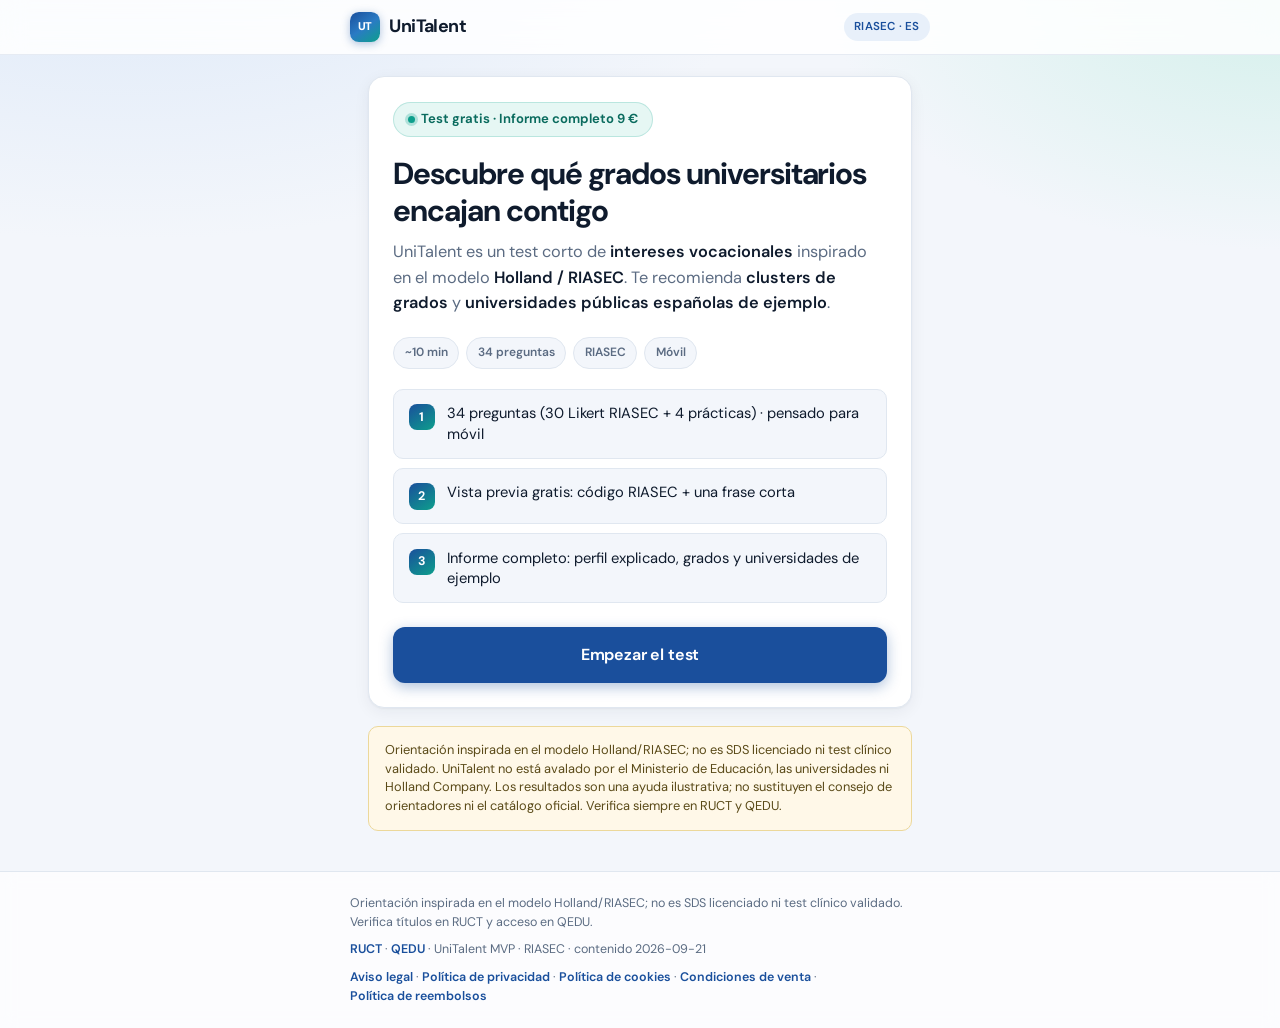
==== commit 5d456936: "feat(unitalent): legal pages, refund policy, footer links, desistimiento consent before Stripe" ====
--- a/unitalent-web/index.html
+++ b/unitalent-web/index.html
@@ -6,7 +6,7 @@
     <meta name="description" content="UniTalent — orientación universitaria inspirada en Holland/RIASEC. Clusters de grados y universidades públicas de ejemplo en España." />
     <meta name="theme-color" content="#1e4d8c" />
     <title>UniTalent — Orientación universitaria (RIASEC)</title>
-    <link rel="stylesheet" href="css/styles.css" />
+    <link rel="stylesheet" href="css/styles.css?v=20261012-legal" />
   </head>
   <body>
     <div class="app">
@@ -85,18 +85,20 @@
           </div>
         </section>
 
-        <!-- PREVIEW (free): letters/code + short phrase only -->
+        <!-- PREVIEW (free): letters/code + short phrase only — NEVER behind paywall -->
         <section id="screen-preview" class="screen" aria-label="Vista previa">
-          <div class="card">
-            <div class="cluster-badge" id="preview-badge">Tu código RIASEC</div>
-            <h2 class="cluster-title" id="preview-title">…</h2>
-            <p class="cluster-desc" id="preview-desc">…</p>
+          <div class="card preview-free-card">
+            <p class="free-pill" id="preview-free-pill">Gratis tras el test</p>
+            <div class="cluster-badge" id="preview-badge">Tu código Holland / RIASEC</div>
+            <div id="preview-code" class="riasec-code" aria-live="polite"></div>
+            <h2 class="cluster-title preview-code-fallback" id="preview-title">…</h2>
+            <p class="preview-phrase" id="preview-desc">…</p>
             <div class="affinity" id="preview-bars" hidden></div>
-            <div class="teaser" id="preview-teaser"></div>
+            <p class="preview-free-note" id="preview-teaser"></p>
             <div class="lock-cta">
               <p>
-                Desbloquea el informe completo: explicación de tu perfil,
-                grados que encajan y universidades de ejemplo en España.
+                El informe completo (explicación del perfil, grados y
+                universidades) se desbloquea con un pago único.
               </p>
               <button type="button" class="btn btn-accent" id="btn-unlock">
                 Desbloquear informe · 9 €
@@ -117,6 +119,7 @@
           <!-- STEP 1: precio + política + aceptación -->
           <div id="paywall-step-1" class="card paywall-step">
             <p class="pay-step-label">Paso 1 de 2</p>
+            <div id="paywall-free-code" class="paywall-free-code" hidden></div>
             <h2 class="cluster-title" style="margin-bottom: 0.25rem">
               Informe completo UniTalent
             </h2>
@@ -180,7 +183,11 @@
               UniTalent con el informe desbloqueado en este dispositivo.
             </div>
 
-            <button type="button" class="btn btn-primary" id="btn-stripe-pay">
+            <label class="consent-check" for="consent-desist">
+              <input type="checkbox" id="consent-desist" required />
+              <span>Solicito el acceso inmediato al informe y acepto que, una vez desbloqueado, pierdo el derecho de desistimiento (art. 103.m TRLGDCU). He leído las <a href="condiciones-venta.html" target="_blank">condiciones de venta</a> y la <a href="reembolsos.html" target="_blank">política de reembolsos</a>.</span>
+            </label>
+            <button type="button" class="btn btn-primary" id="btn-stripe-pay" disabled>
               Pagar 9 € con Stripe
             </button>
             <p class="pay-return-note" id="pay-return-note">
@@ -267,12 +274,13 @@
             <a id="qedu-link" href="https://www.educacion.gob.es/notasdecorte" target="_blank" rel="noopener">QEDU</a>
             · UniTalent MVP · RIASEC · contenido 2026-09-21
           </p>
+          <p class="legal-links" style="margin: 0.5rem 0 0"><a href="aviso-legal.html">Aviso legal</a> · <a href="privacidad.html">Política de privacidad</a> · <a href="cookies.html">Política de cookies</a> · <a href="condiciones-venta.html">Condiciones de venta</a> · <a href="reembolsos.html">Política de reembolsos</a></p>
         </div>
       </footer>
     </div>
 
-    <script src="js/data.js"></script>
-    <script src="js/questions-embed.js"></script>
-    <script src="js/app.js"></script>
+    <script src="js/data.js?v=20261012-legal"></script>
+    <script src="js/questions-embed.js?v=20261012-legal"></script>
+    <script src="js/app.js?v=20261012-legal"></script>
   </body>
 </html>
--- a/unitalent-web/css/styles.css
+++ b/unitalent-web/css/styles.css
@@ -885,6 +885,109 @@
   margin-bottom: 0.85rem;
 }
 
+/* ---------- Free RIASEC preview (never behind paywall) ---------- */
+.preview-free-card {
+  position: relative;
+}
+
+.free-pill {
+  display: inline-flex;
+  align-items: center;
+  gap: 0.35rem;
+  margin: 0 0 0.75rem;
+  padding: 0.28rem 0.7rem;
+  border-radius: 999px;
+  font-size: 0.75rem;
+  font-weight: 700;
+  letter-spacing: 0.02em;
+  color: #0b6b4f;
+  background: rgba(16, 185, 129, 0.14);
+  border: 1px solid rgba(16, 185, 129, 0.35);
+}
+
+.riasec-code {
+  display: flex;
+  flex-wrap: wrap;
+  align-items: center;
+  gap: 0.45rem;
+  margin: 0.35rem 0 0.85rem;
+}
+
+.riasec-letter {
+  display: inline-flex;
+  align-items: center;
+  justify-content: center;
+  min-width: 3rem;
+  height: 3rem;
+  padding: 0 0.65rem;
+  border-radius: 12px;
+  font-size: 1.55rem;
+  font-weight: 800;
+  letter-spacing: 0.04em;
+  color: #fff;
+  background: linear-gradient(135deg, var(--primary), var(--accent));
+  box-shadow: 0 4px 14px rgba(26, 79, 156, 0.28);
+}
+
+.riasec-sep {
+  color: var(--text-muted);
+  font-weight: 700;
+  font-size: 1.25rem;
+  user-select: none;
+}
+
+.preview-code-fallback.is-fallback-only {
+  position: absolute;
+  width: 1px;
+  height: 1px;
+  padding: 0;
+  margin: -1px;
+  overflow: hidden;
+  clip: rect(0, 0, 0, 0);
+  white-space: nowrap;
+  border: 0;
+}
+
+.preview-phrase {
+  margin: 0 0 0.85rem;
+  font-size: 1.05rem;
+  font-weight: 600;
+  color: var(--text);
+  line-height: 1.45;
+}
+
+.preview-free-note {
+  margin: 0 0 0.25rem;
+  font-size: 0.88rem;
+  color: var(--text-muted);
+  line-height: 1.4;
+}
+
+.paywall-free-code {
+  margin: 0 0 0.85rem;
+  padding: 0.7rem 0.85rem;
+  border-radius: var(--radius-sm);
+  background: rgba(16, 185, 129, 0.1);
+  border: 1px solid rgba(16, 185, 129, 0.28);
+  font-size: 0.9rem;
+  line-height: 1.4;
+}
+
+.paywall-free-label {
+  color: #0b6b4f;
+  font-weight: 700;
+}
+
+.paywall-free-letters {
+  letter-spacing: 0.14em;
+  font-size: 1.05rem;
+}
+
+.paywall-free-hint {
+  color: var(--text-muted);
+  font-size: 0.82rem;
+}
+
 .report-holland {
   display: inline-flex;
   align-items: center;
@@ -1120,3 +1223,11 @@
   width: 100%;
   font-size: 0.85rem;
 }
+
+/* Legal pages + consent */
+.legal-page h1 { font-size: 1.5rem; margin-top: 0; }
+.legal-page h2 { font-size: 1.1rem; margin-top: 1.25rem; }
+.legal-page p, .legal-page li { line-height: 1.55; }
+.legal-links a { white-space: nowrap; }
+.consent-check { display: flex; gap: 0.6rem; align-items: flex-start; margin: 0.75rem 0; font-size: 0.9rem; line-height: 1.4; cursor: pointer; }
+.consent-check input { margin-top: 0.2rem; width: 1.1rem; height: 1.1rem; flex-shrink: 0; }
